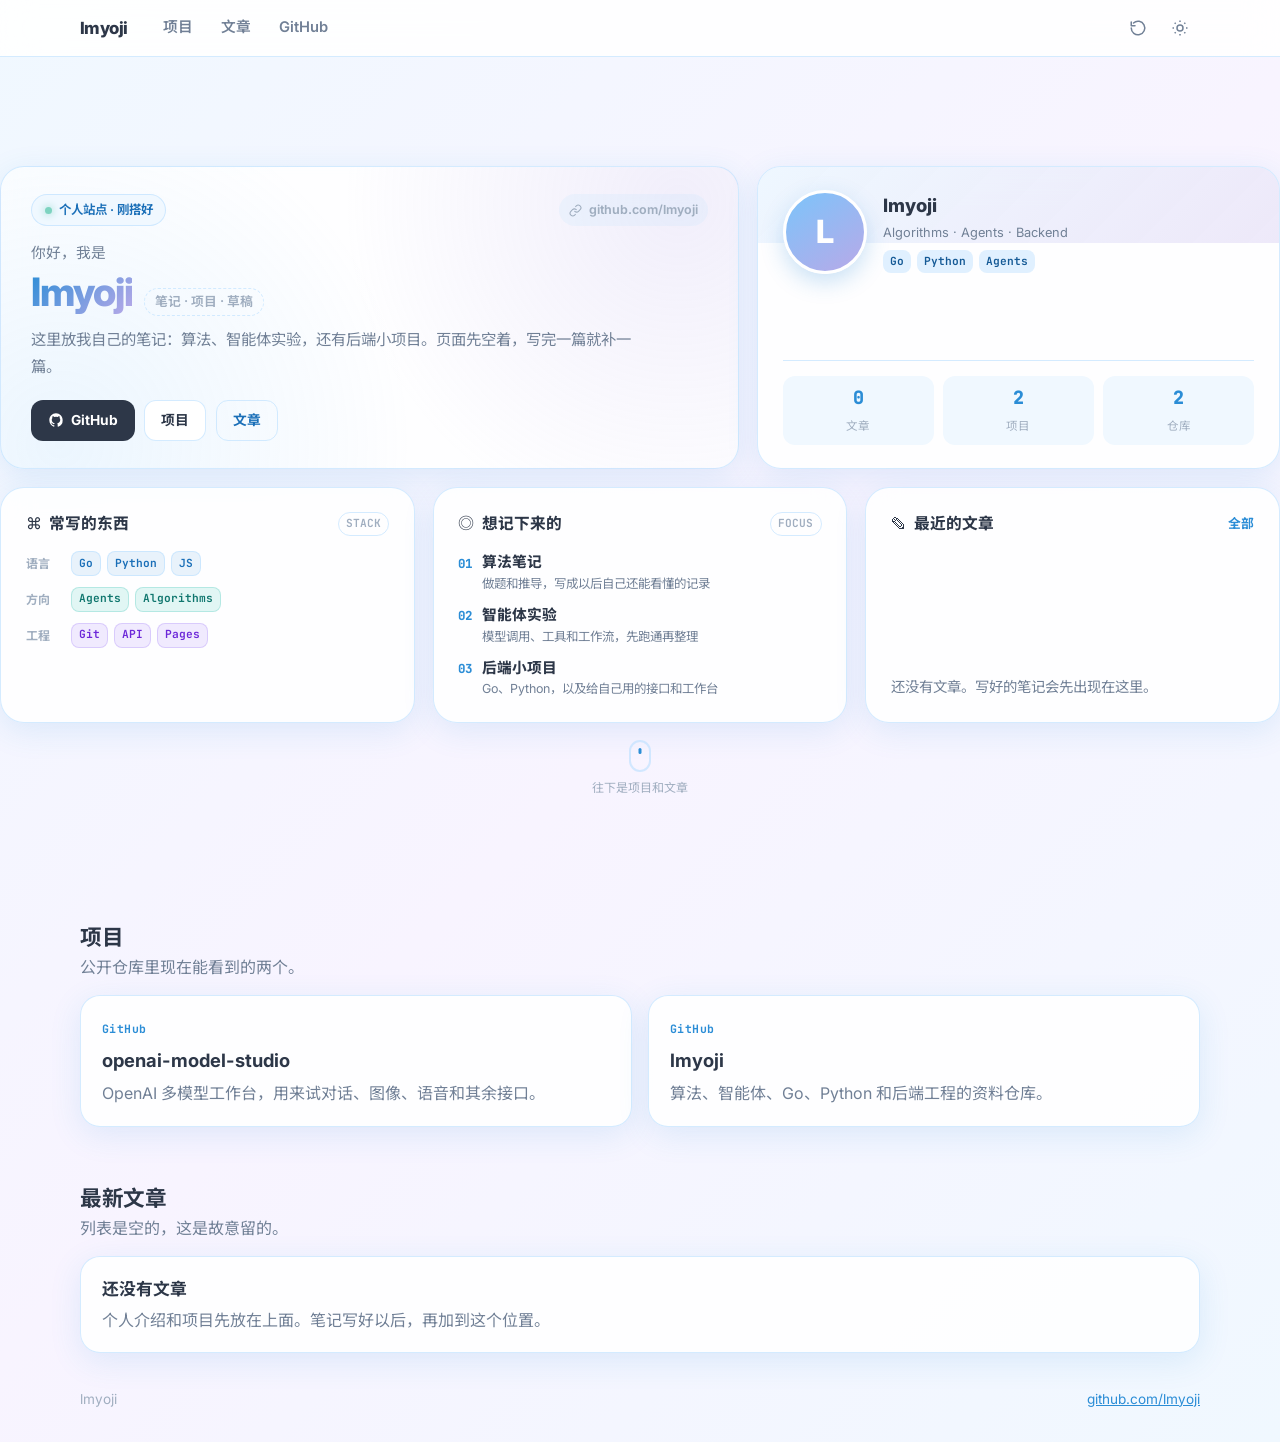
==== index.html @ 8441faaa "Add a personal homepage for GitHub Pages." ====
<!DOCTYPE html>
<html lang="zh-CN">
<head>
  <meta charset="utf-8">
  <meta name="viewport" content="width=device-width, initial-scale=1">
  <meta name="theme-color" content="#f0f8ff">
  <title>lmyoji</title>
  <meta name="description" content="lmyoji 的个人站点。记录算法、智能体实验和后端项目。">
  <link rel="icon" href="favicon.svg" type="image/svg+xml">
  <link rel="preconnect" href="https://fonts.googleapis.com">
  <link rel="preconnect" href="https://fonts.gstatic.com" crossorigin>
  <link href="https://fonts.googleapis.com/css2?family=Inter:wght@400;500;600;700;800&family=JetBrains+Mono:wght@500;600&family=Noto+Sans+SC:wght@400;500;700&display=swap" rel="stylesheet">
  <link rel="stylesheet" href="assets/css/site.css">
  <script>
    (function () {
      try {
        var saved = localStorage.getItem("theme");
        var prefersDark = window.matchMedia("(prefers-color-scheme: dark)").matches;
        if (saved === "dark" || (!saved && prefersDark)) {
          document.documentElement.setAttribute("data-theme", "dark");
        }
        var path = location.pathname;
        var isHome = /\/$/.test(path) || /index\.html$/.test(path);
        var force = new URLSearchParams(location.search).get("intro") === "1";
        var seen = localStorage.getItem("lmyoji-canvas-intro");
        var reduce = window.matchMedia("(prefers-reduced-motion: reduce)").matches;
        if (isHome && !reduce && (!seen || force)) {
          document.documentElement.classList.add("intro-preparing");
          setTimeout(function () {
            document.documentElement.classList.remove("intro-preparing");
          }, 9000);
        }
      } catch (err) {}
    })();
  </script>
</head>
<body>
  <header class="navbar" data-build="box" data-label="顶栏">
    <div class="container nav-inner">
      <a class="logo" href="./" data-build="place" data-label="站名">lmyoji</a>
      <nav class="nav-links" aria-label="页面">
        <a class="nav-link" href="#projects" data-build="place" data-label="项目">项目</a>
        <a class="nav-link" href="#posts" data-build="place" data-label="文章">文章</a>
        <a class="nav-link" href="https://github.com/lmyoji" data-build="place" data-label="GitHub">GitHub</a>
      </nav>
      <div class="nav-tools">
        <button class="icon-btn" id="replayBtn" type="button" aria-label="重播开场动画">
          <svg viewBox="0 0 24 24" fill="none" stroke="currentColor" stroke-width="2" stroke-linecap="round" stroke-linejoin="round" aria-hidden="true">
            <path d="M3 12a9 9 0 1 0 3-6.7"></path>
            <path d="M3 4v5h5"></path>
          </svg>
        </button>
        <button class="icon-btn" id="themeToggle" type="button" data-build="place" data-label="主题" aria-label="切换深色或浅色">
          <svg class="icon-sun" viewBox="0 0 24 24" fill="none" stroke="currentColor" stroke-width="2" aria-hidden="true">
            <circle cx="12" cy="12" r="4"></circle>
            <path d="M12 2v2M12 20v2M4.9 4.9l1.4 1.4M17.7 17.7l1.4 1.4M2 12h2M20 12h2M4.9 19.1l1.4-1.4M17.7 6.3l1.4-1.4"></path>
          </svg>
          <svg class="icon-moon" viewBox="0 0 24 24" fill="none" stroke="currentColor" stroke-width="2" aria-hidden="true">
            <path d="M21 14.5A8.5 8.5 0 1 1 9.5 3 7 7 0 0 0 21 14.5z"></path>
          </svg>
        </button>
        <button class="icon-btn menu-toggle" id="menuToggle" type="button" data-build="place" data-label="菜单" aria-label="打开菜单" aria-expanded="false">
          <svg viewBox="0 0 24 24" fill="none" stroke="currentColor" stroke-width="2" aria-hidden="true">
            <path d="M4 7h16M4 12h16M4 17h16"></path>
          </svg>
        </button>
      </div>
    </div>
    <div class="mobile-menu" id="mobileMenu">
      <a href="#projects">项目</a>
      <a href="#posts">文章</a>
      <a href="https://github.com/lmyoji">GitHub</a>
    </div>
  </header>

  <main>
    <section class="hero hero-bento-screen" id="hero">
      <div class="container hero-bento-container">
        <div class="bento-grid" id="bentoGrid">
          <div class="bento-card bento-intro" data-build="box" data-label="介绍">
            <div class="bento-intro-top">
              <div class="hero-badge" data-build="place" data-label="状态">
                <span class="hero-badge-dot"></span>
                <span>个人站点 · 刚搭好</span>
              </div>
              <div class="hero-location" data-build="place" data-label="地址">
                <svg width="13" height="13" viewBox="0 0 24 24" fill="none" stroke="currentColor" stroke-width="2" aria-hidden="true">
                  <path d="M10 13a5 5 0 0 0 7.54.54l3-3a5 5 0 0 0-7.07-7.07l-1.72 1.71"></path>
                  <path d="M14 11a5 5 0 0 0-7.54-.54l-3 3a5 5 0 0 0 7.07 7.07l1.71-1.71"></path>
                </svg>
                <span>github.com/lmyoji</span>
              </div>
            </div>
            <div class="bento-intro-body">
              <span class="hero-greeting" data-build="type" data-label="问候">你好，我是</span>
              <div class="hero-title-row">
                <h1 class="hero-name" data-build="type" data-label="名字">lmyoji</h1>
                <span class="hero-subtitle-pill" data-build="place" data-label="副题">笔记 · 项目 · 草稿</span>
              </div>
              <p class="hero-description" data-build="type" data-label="简介">这里放我自己的笔记：算法、智能体实验，还有后端小项目。页面先空着，写完一篇就补一篇。</p>
            </div>
            <div class="hero-links">
              <a class="hero-link" href="https://github.com/lmyoji" data-build="place" data-label="GitHub">
                <svg width="16" height="16" viewBox="0 0 24 24" fill="currentColor" aria-hidden="true">
                  <path d="M12 2C6.48 2 2 6.58 2 12.26c0 4.52 2.87 8.35 6.84 9.7.5.1.68-.22.68-.49v-1.7c-2.78.62-3.37-1.37-3.37-1.37-.45-1.18-1.11-1.5-1.11-1.5-.9-.64.07-.62.07-.62 1 .07 1.53 1.05 1.53 1.05.89 1.56 2.34 1.11 2.91.85.09-.66.35-1.11.63-1.37-2.22-.26-4.55-1.14-4.55-5.07 0-1.12.39-2.03 1.03-2.75-.1-.26-.45-1.3.1-2.71 0 0 .84-.28 2.75 1.05a9.3 9.3 0 0 1 5 0c1.91-1.33 2.75-1.05 2.75-1.05.55 1.41.2 2.45.1 2.71.64.72 1.03 1.63 1.03 2.75 0 3.94-2.34 4.8-4.57 5.06.36.32.68.94.68 1.9v2.82c0 .27.18.6.69.49A10.04 10.04 0 0 0 22 12.26C22 6.58 17.52 2 12 2z"></path>
                </svg>
                GitHub
              </a>
              <a class="hero-link hero-link-secondary" href="#projects" data-build="place" data-label="项目">项目</a>
              <a class="hero-link hero-link-ghost" href="#posts" data-build="place" data-label="文章">文章</a>
            </div>
          </div>

          <div class="bento-card bento-profile" data-build="box" data-label="名片">
            <div class="profile-card-main">
              <div class="avatar-wrapper" data-build="place" data-label="头像">
                <span class="avatar-letter">L</span>
              </div>
              <div class="profile-card-info">
                <div class="avatar-name" data-build="place" data-label="署名">lmyoji</div>
                <div class="avatar-role" data-build="place" data-label="方向">Algorithms · Agents · Backend</div>
                <div class="avatar-tags" data-build="place" data-label="技能">
                  <span class="avatar-mini-tag">Go</span>
                  <span class="avatar-mini-tag">Python</span>
                  <span class="avatar-mini-tag">Agents</span>
                </div>
              </div>
            </div>
            <div class="avatar-stats">
              <a class="stat" href="#posts" data-build="place" data-label="文章数">
                <span class="stat-number">0</span>
                <span class="stat-label">文章</span>
              </a>
              <a class="stat" href="#projects" data-build="place" data-label="项目数">
                <span class="stat-number">2</span>
                <span class="stat-label">项目</span>
              </a>
              <a class="stat" href="https://github.com/lmyoji?tab=repositories" data-build="place" data-label="仓库数">
                <span class="stat-number">2</span>
                <span class="stat-label">仓库</span>
              </a>
            </div>
          </div>

          <div class="bento-card bento-tech" data-build="box" data-label="技术栈">
            <div class="bento-card-header" data-build="place" data-label="栈标题">
              <span class="bento-card-icon" aria-hidden="true">⌘</span>
              <h2 class="bento-card-title">常写的东西</h2>
              <span class="bento-card-badge">Stack</span>
            </div>
            <div class="bento-tech-groups">
              <div class="bento-tech-row" data-build="place" data-label="语言">
                <span class="tech-group-label">语言</span>
                <div class="tech-pills">
                  <span class="tech-pill tech-pill-blue">Go</span>
                  <span class="tech-pill tech-pill-blue">Python</span>
                  <span class="tech-pill tech-pill-blue">JS</span>
                </div>
              </div>
              <div class="bento-tech-row" data-build="place" data-label="方向">
                <span class="tech-group-label">方向</span>
                <div class="tech-pills">
                  <span class="tech-pill tech-pill-teal">Agents</span>
                  <span class="tech-pill tech-pill-teal">Algorithms</span>
                </div>
              </div>
              <div class="bento-tech-row" data-build="place" data-label="工程">
                <span class="tech-group-label">工程</span>
                <div class="tech-pills">
                  <span class="tech-pill tech-pill-purple">Git</span>
                  <span class="tech-pill tech-pill-purple">API</span>
                  <span class="tech-pill tech-pill-purple">Pages</span>
                </div>
              </div>
            </div>
          </div>

          <div class="bento-card bento-focus" data-build="box" data-label="方向">
            <div class="bento-card-header" data-build="place" data-label="方向标题">
              <span class="bento-card-icon" aria-hidden="true">◎</span>
              <h2 class="bento-card-title">想记下来的</h2>
              <span class="bento-card-badge">Focus</span>
            </div>
            <ul class="bento-focus-list">
              <li class="bento-focus-item" data-build="place" data-label="算法">
                <span class="focus-index">01</span>
                <div class="focus-detail">
                  <div class="focus-name">算法笔记</div>
                  <div class="focus-desc">做题和推导，写成以后自己还能看懂的记录</div>
                </div>
              </li>
              <li class="bento-focus-item" data-build="place" data-label="智能体">
                <span class="focus-index">02</span>
                <div class="focus-detail">
                  <div class="focus-name">智能体实验</div>
                  <div class="focus-desc">模型调用、工具和工作流，先跑通再整理</div>
                </div>
              </li>
              <li class="bento-focus-item" data-build="place" data-label="后端">
                <span class="focus-index">03</span>
                <div class="focus-detail">
                  <div class="focus-name">后端小项目</div>
                  <div class="focus-desc">Go、Python，以及给自己用的接口和工作台</div>
                </div>
              </li>
            </ul>
          </div>

          <div class="bento-card bento-latest" data-build="box" data-label="近况">
            <div class="bento-card-header" data-build="place" data-label="近况标题">
              <span class="bento-card-icon" aria-hidden="true">✎</span>
              <h2 class="bento-card-title">最近的文章</h2>
              <a class="bento-card-more" href="#posts">全部</a>
            </div>
            <p class="latest-empty" data-build="place" data-label="空状态">还没有文章。写好的笔记会先出现在这里。</p>
          </div>
        </div>

        <a class="hero-scroll-hint" href="#posts" data-build="place" data-label="滚动">
          <span class="scroll-mouse" aria-hidden="true"><span class="scroll-wheel"></span></span>
          <span>往下是项目和文章</span>
        </a>
      </div>
    </section>

    <section class="band below-fold" id="projects">
      <div class="container">
        <div class="section-head">
          <h2>项目</h2>
          <p>公开仓库里现在能看到的两个。</p>
        </div>
        <div class="project-grid">
          <a class="project-card" href="https://github.com/lmyoji/openai-model-studio">
            <span class="project-kicker">GitHub</span>
            <h3>openai-model-studio</h3>
            <p>OpenAI 多模型工作台，用来试对话、图像、语音和其余接口。</p>
          </a>
          <a class="project-card" href="https://github.com/lmyoji/lmyoji">
            <span class="project-kicker">GitHub</span>
            <h3>lmyoji</h3>
            <p>算法、智能体、Go、Python 和后端工程的资料仓库。</p>
          </a>
        </div>
      </div>
    </section>

    <section class="band below-fold" id="posts">
      <div class="container">
        <div class="section-head">
          <h2>最新文章</h2>
          <p>列表是空的，这是故意留的。</p>
        </div>
        <div class="empty-panel">
          <strong>还没有文章</strong>
          <p>个人介绍和项目先放在上面。笔记写好以后，再加到这个位置。</p>
        </div>
      </div>
    </section>
  </main>

  <footer class="footer below-fold">
    <div class="container footer-inner">
      <span>lmyoji</span>
      <a href="https://github.com/lmyoji">github.com/lmyoji</a>
    </div>
  </footer>

  <script src="assets/js/site.js" defer></script>
  <script src="assets/js/intro.js" defer></script>
</body>
</html>
---- assets/css/site.css ----
:root {
  --alice-50: #f0f8ff;
  --alice-100: #e0f0ff;
  --alice-200: #bde0ff;
  --alice-300: #7cc4fa;
  --alice-400: #4ba9e9;
  --alice-500: #2b8dd6;
  --alice-600: #1a6fb8;
  --alice-700: #155a96;
  --lavender: #b8a9e8;
  --teal: #7dd3c0;
  --text: #2d3748;
  --muted: #718096;
  --faint: #a0aec0;
  --card: rgba(255, 255, 255, 0.86);
  --card-solid: #ffffff;
  --line: rgba(189, 224, 255, 0.65);
  --shadow: 0 8px 32px rgba(43, 141, 214, 0.12);
  --nav: rgba(255, 255, 255, 0.88);
  --page: linear-gradient(135deg, #f0f8ff 0%, #f8f4ff 50%, #f0f8ff 100%);
  --tag: #e0f0ff;
  --tag-text: #155a96;
  --radius: 24px;
  --font: "Inter", "Noto Sans SC", "PingFang SC", "Microsoft YaHei", sans-serif;
  --mono: "JetBrains Mono", "Sarasa Mono SC", ui-monospace, monospace;
  --ease: cubic-bezier(0.4, 0, 0.2, 1);
}

[data-theme="dark"] {
  --text: #e2e8f0;
  --muted: #a0aec0;
  --faint: #718096;
  --card: rgba(30, 41, 59, 0.86);
  --card-solid: #1e293b;
  --line: rgba(100, 160, 220, 0.22);
  --shadow: 0 8px 32px rgba(0, 0, 0, 0.4);
  --nav: rgba(15, 23, 42, 0.92);
  --page: linear-gradient(135deg, #0f172a 0%, #1a1530 50%, #0f172a 100%);
  --tag: rgba(43, 141, 214, 0.16);
  --tag-text: #7cc4fa;
  --alice-50: #1e293b;
  --alice-100: rgba(43, 141, 214, 0.16);
  --alice-600: #7cc4fa;
}

* { box-sizing: border-box; }
html { scroll-behavior: smooth; }
body {
  margin: 0;
  min-height: 100vh;
  font-family: var(--font);
  color: var(--text);
  background: var(--page);
  line-height: 1.6;
}
a { color: inherit; }
button, input { font: inherit; }
h1, h2, h3, p { margin: 0; }

.container {
  width: min(1120px, calc(100% - 2.4rem));
  margin: 0 auto;
}

.navbar {
  position: sticky;
  top: 0;
  z-index: 40;
  background: var(--nav);
  backdrop-filter: blur(16px);
  border-bottom: 1px solid var(--line);
}
.nav-inner {
  height: 56px;
  display: flex;
  align-items: center;
  gap: 1rem;
}
.logo {
  font-weight: 800;
  letter-spacing: -0.03em;
  text-decoration: none;
  font-size: 1.05rem;
}
.nav-links {
  display: flex;
  gap: 0.35rem;
  margin-left: 0.5rem;
}
.nav-link {
  text-decoration: none;
  color: var(--muted);
  font-size: 0.92rem;
  font-weight: 600;
  padding: 0.35rem 0.7rem;
  border-radius: 999px;
}
.nav-link:hover { color: var(--alice-600); background: var(--alice-100); }
.nav-tools { margin-left: auto; display: flex; gap: 0.15rem; }
.icon-btn {
  width: 40px;
  height: 40px;
  border: 0;
  border-radius: 10px;
  background: transparent;
  color: var(--muted);
  display: grid;
  place-items: center;
  cursor: pointer;
}
.icon-btn svg { width: 18px; height: 18px; }
.icon-btn:hover { color: var(--alice-500); background: var(--alice-50); }
.menu-toggle { display: none; }
.icon-moon { display: none; }
[data-theme="dark"] .icon-sun { display: none; }
[data-theme="dark"] .icon-moon { display: block; }

.mobile-menu {
  display: none;
  border-top: 1px solid var(--line);
  padding: 0.4rem 1.2rem 0.8rem;
}
.mobile-menu.open { display: grid; }
.mobile-menu a {
  text-decoration: none;
  padding: 0.7rem 0.2rem;
  font-weight: 650;
}

.hero {
  position: relative;
  padding: 1.4rem 0 1.1rem;
}
.hero-bento-screen {
  min-height: calc(100vh - 56px);
  display: flex;
  flex-direction: column;
  justify-content: safe center;
}
.hero-bento-container {
  display: flex;
  flex-direction: column;
  gap: 1.1rem;
  flex-shrink: 0;
  width: 100%;
}
.bento-grid {
  display: grid;
  grid-template-columns: repeat(12, minmax(0, 1fr));
  gap: 1.1rem;
}
.bento-card {
  background: var(--card);
  border: 1px solid var(--line);
  border-radius: var(--radius);
  box-shadow: var(--shadow);
  backdrop-filter: blur(16px);
  padding: 1.45rem 1.55rem;
  min-width: 0;
  display: flex;
  flex-direction: column;
}
.bento-intro {
  grid-column: span 7;
  padding: 1.7rem 1.9rem;
  background:
    radial-gradient(circle at 92% 12%, rgba(184, 169, 232, 0.18), transparent 46%),
    radial-gradient(circle at 8% 92%, rgba(124, 196, 250, 0.14), transparent 48%),
    var(--card);
}
.bento-profile { grid-column: span 5; position: relative; overflow: hidden; }
.bento-profile::before {
  content: "";
  position: absolute;
  inset: 0 0 auto 0;
  height: 76px;
  background: linear-gradient(135deg, var(--alice-100), rgba(184, 169, 232, 0.45));
  opacity: 0.55;
}
.bento-tech, .bento-focus, .bento-latest { grid-column: span 4; }

.bento-intro-top {
  display: flex;
  justify-content: space-between;
  gap: 0.7rem;
  flex-wrap: wrap;
  margin-bottom: 1rem;
}
.hero-badge, .hero-location {
  display: inline-flex;
  align-items: center;
  gap: 0.4rem;
  border-radius: 999px;
  font-size: 0.78rem;
  font-weight: 650;
}
.hero-badge {
  padding: 0.32rem 0.8rem;
  background: var(--alice-50);
  color: var(--alice-600);
  border: 1px solid var(--line);
}
.hero-badge-dot {
  width: 7px;
  height: 7px;
  border-radius: 50%;
  background: var(--teal);
  box-shadow: 0 0 8px var(--teal);
}
.hero-location {
  padding: 0.25rem 0.65rem;
  color: var(--faint);
  background: rgba(189, 224, 255, 0.18);
}
.hero-greeting {
  display: block;
  color: var(--muted);
  font-size: 0.92rem;
  margin-bottom: 0.2rem;
}
.hero-title-row {
  display: flex;
  align-items: baseline;
  flex-wrap: wrap;
  gap: 0.7rem;
  margin-bottom: 0.7rem;
}
.hero-name {
  font-size: clamp(2rem, 4vw, 2.45rem);
  line-height: 1.15;
  letter-spacing: -0.03em;
  font-weight: 800;
  background: linear-gradient(135deg, var(--alice-500), var(--lavender));
  -webkit-background-clip: text;
  background-clip: text;
  color: transparent;
}
.hero-subtitle-pill {
  font-size: 0.8rem;
  font-weight: 650;
  color: var(--faint);
  border: 1px dashed var(--line);
  border-radius: 999px;
  padding: 0.18rem 0.65rem;
}
.hero-description {
  max-width: 38rem;
  color: var(--muted);
  font-size: 0.96rem;
  line-height: 1.7;
}
.bento-intro-body { margin-bottom: 1.25rem; }
.hero-links { display: flex; flex-wrap: wrap; gap: 0.6rem; margin-top: auto; }
.hero-link {
  display: inline-flex;
  align-items: center;
  gap: 0.4rem;
  text-decoration: none;
  background: var(--text);
  color: var(--card-solid);
  border-radius: 12px;
  padding: 0.55rem 1rem;
  font-size: 0.86rem;
  font-weight: 700;
  border: 1px solid transparent;
}
.hero-link:hover { background: var(--alice-500); color: white; }
.hero-link-secondary {
  background: var(--card-solid);
  color: var(--text);
  border-color: var(--line);
}
.hero-link-secondary:hover { background: var(--alice-100); color: var(--alice-600); }
.hero-link-ghost {
  background: transparent;
  color: var(--alice-600);
  border-color: var(--line);
}
.hero-link-ghost:hover { background: var(--alice-100); }

.profile-card-main, .avatar-stats, .bento-card-header { position: relative; z-index: 1; }
.profile-card-main { display: flex; gap: 1rem; align-items: center; margin-bottom: 1rem; }
.avatar-wrapper {
  width: 84px;
  height: 84px;
  border-radius: 50%;
  display: grid;
  place-items: center;
  flex: none;
  background: linear-gradient(145deg, #7cc4fa, #b8a9e8);
  border: 3px solid var(--card-solid);
  box-shadow: 0 8px 22px rgba(43, 141, 214, 0.25);
}
.avatar-letter { color: white; font-size: 2rem; font-weight: 800; }
.avatar-name { font-size: 1.15rem; font-weight: 800; }
.avatar-role { color: var(--muted); font-size: 0.8rem; margin: 0.15rem 0 0.45rem; }
.avatar-tags, .tech-pills { display: flex; flex-wrap: wrap; gap: 0.35rem; }
.avatar-mini-tag, .tech-pill, .bento-card-badge {
  font-family: var(--mono);
  font-size: 0.7rem;
  font-weight: 650;
  border-radius: 8px;
  padding: 0.15rem 0.45rem;
  background: var(--tag);
  color: var(--tag-text);
}
.avatar-stats {
  margin-top: auto;
  display: grid;
  grid-template-columns: repeat(3, 1fr);
  gap: 0.55rem;
  padding-top: 0.9rem;
  border-top: 1px solid var(--line);
}
.stat {
  text-align: center;
  text-decoration: none;
  background: var(--alice-50);
  border-radius: 12px;
  padding: 0.45rem 0.2rem;
}
.stat:hover { background: var(--alice-100); }
.stat-number {
  display: block;
  font-family: var(--mono);
  font-weight: 800;
  color: var(--alice-500);
  font-size: 1.15rem;
}
.stat-label { color: var(--faint); font-size: 0.72rem; }

.bento-card-header { display: flex; align-items: center; gap: 0.45rem; margin-bottom: 0.9rem; }
.bento-card-title { font-size: 0.98rem; font-weight: 750; flex: 1; }
.bento-card-badge {
  background: transparent;
  border: 1px solid var(--line);
  color: var(--faint);
  border-radius: 999px;
  text-transform: uppercase;
}
.bento-card-more { color: var(--alice-500); text-decoration: none; font-size: 0.8rem; font-weight: 700; }
.bento-tech-groups, .bento-focus-list { display: flex; flex-direction: column; gap: 0.7rem; }
.bento-focus-list { list-style: none; margin: 0; padding: 0; }
.bento-tech-row, .bento-focus-item { display: flex; align-items: center; gap: 0.6rem; }
.bento-focus-item { align-items: flex-start; }
.tech-group-label {
  width: 2.2rem;
  flex: none;
  color: var(--faint);
  font-size: 0.75rem;
  font-weight: 700;
}
.tech-pill { border: 1px solid var(--line); background: var(--alice-50); }
.tech-pill-blue { color: var(--alice-600); background: rgba(43, 141, 214, 0.1); }
.tech-pill-teal { color: #0f766e; background: rgba(20, 184, 166, 0.12); border-color: rgba(20, 184, 166, 0.22); }
.tech-pill-purple { color: #6d28d9; background: rgba(139, 92, 246, 0.12); border-color: rgba(139, 92, 246, 0.22); }
[data-theme="dark"] .tech-pill-teal { color: #5eead4; }
[data-theme="dark"] .tech-pill-purple { color: #d8b4fe; }
.focus-index { font-family: var(--mono); color: var(--alice-500); font-weight: 750; font-size: 0.78rem; padding-top: 0.15rem; }
.focus-name { font-weight: 750; font-size: 0.92rem; }
.focus-desc { color: var(--muted); font-size: 0.78rem; line-height: 1.45; }
.latest-empty { margin-top: auto; color: var(--muted); font-size: 0.9rem; }

.hero-scroll-hint {
  align-self: center;
  display: flex;
  flex-direction: column;
  align-items: center;
  gap: 0.35rem;
  color: var(--faint);
  text-decoration: none;
  font-size: 0.75rem;
}
.scroll-mouse {
  width: 22px;
  height: 32px;
  border: 2px solid var(--line);
  border-radius: 12px;
  position: relative;
}
.scroll-wheel {
  width: 3px;
  height: 6px;
  border-radius: 2px;
  background: var(--alice-500);
  position: absolute;
  left: 50%;
  top: 6px;
  transform: translateX(-50%);
  animation: wheel 1.4s ease-in-out infinite;
}
@keyframes wheel {
  0% { opacity: 1; top: 6px; }
  100% { opacity: 0; top: 16px; }
}

.band { padding: 1.2rem 0 2.2rem; }
.section-head { margin-bottom: 0.9rem; }
.section-head h2 { font-size: 1.35rem; letter-spacing: -0.02em; }
.section-head p { color: var(--muted); }
.project-grid { display: grid; grid-template-columns: 1fr 1fr; gap: 1rem; }
.project-card, .empty-panel {
  display: block;
  text-decoration: none;
  background: var(--card);
  border: 1px solid var(--line);
  border-radius: 20px;
  padding: 1.2rem 1.3rem;
  box-shadow: var(--shadow);
}
.project-card:hover { border-color: var(--alice-300); }
.project-kicker {
  font-family: var(--mono);
  font-size: 0.72rem;
  letter-spacing: 0.04em;
  color: var(--alice-500);
  font-weight: 700;
}
.project-card h3 { margin: 0.35rem 0; font-size: 1.15rem; }
.project-card p, .empty-panel p { color: var(--muted); }
.empty-panel strong { display: block; margin-bottom: 0.3rem; font-size: 1.05rem; }

.footer { padding: 0 0 2rem; color: var(--faint); font-size: 0.85rem; }
.footer-inner { display: flex; justify-content: space-between; gap: 1rem; }
.footer a { color: var(--alice-500); }

.missing {
  min-height: 100vh;
  display: grid;
  place-content: center;
  justify-items: start;
  gap: 0.6rem;
  padding: 2rem;
}
.missing h1 { font-size: 2rem; }
.missing p { color: var(--muted); }

html.intro-preparing .navbar,
html.intro-preparing .hero,
html.intro-preparing .below-fold,
html.intro-running .below-fold {
  opacity: 0 !important;
}
.below-fold { transition: opacity 0.45s var(--ease); }
.is-hidden { opacity: 0 !important; }
.is-highlight {
  box-shadow: inset 0 0 0 999px rgba(12, 140, 233, 0.14), 0 0 0 1.5px rgba(12, 140, 233, 0.8);
  border-radius: 6px;
}

.canvas-stage, .canvas-cursor, .canvas-frame {
  position: fixed;
  pointer-events: none;
}
.canvas-stage {
  inset: 0;
  z-index: 80;
  overflow: hidden;
}
.canvas-backdrop {
  position: absolute;
  inset: 0;
  background-color: #0b0f19;
  background-image:
    linear-gradient(rgba(255, 255, 255, 0.035) 1px, transparent 1px),
    linear-gradient(90deg, rgba(255, 255, 255, 0.035) 1px, transparent 1px),
    radial-gradient(circle at 50% 42%, rgba(12, 140, 233, 0.16), transparent 58%);
  background-size: 32px 32px, 32px 32px, 100% 100%;
  transition: opacity 0.6s var(--ease);
}
.canvas-backdrop.is-gone { opacity: 0; }
.canvas-badge {
  position: absolute;
  left: 50%;
  top: 46%;
  width: 58px;
  height: 58px;
  margin: -29px 0 0 -29px;
  border-radius: 14px;
  display: grid;
  place-items: center;
  background: #f8fafc;
  color: #1a6fb8;
  font-weight: 800;
  font-size: 1.4rem;
  box-shadow: 0 12px 36px rgba(12, 140, 233, 0.45);
  transform: scale(0.5);
  opacity: 0;
  transition: transform 0.45s cubic-bezier(0.34, 1.56, 0.64, 1), opacity 0.3s ease;
}
.canvas-badge.is-on { opacity: 1; transform: scale(1); }
.canvas-badge.is-off { opacity: 0; transform: scale(1.4); }
.guide {
  position: absolute;
  opacity: 0;
  transition: opacity 0.25s ease;
}
.guide.on { opacity: 1; }
.guide-v {
  top: 0;
  bottom: 0;
  width: 1px;
  background: linear-gradient(transparent, #f43f5e 18%, #f43f5e 82%, transparent);
}
.guide-h {
  left: 0;
  right: 0;
  height: 1px;
  background: linear-gradient(90deg, transparent, #0c8ce9 12%, #0c8ce9 88%, transparent);
}
.canvas-cursor {
  top: 0;
  left: 0;
  z-index: 90;
  will-change: transform;
}
.cursor-tag {
  position: absolute;
  left: 16px;
  top: 16px;
  background: var(--ink);
  color: white;
  font-size: 11px;
  font-weight: 700;
  border-radius: 999px;
  border-top-left-radius: 3px;
  padding: 2px 7px;
  white-space: nowrap;
  box-shadow: 0 3px 10px rgba(0, 0, 0, 0.28);
}
.canvas-frame {
  z-index: 84;
  border: 1.5px solid var(--ink, #0c8ce9);
  background: rgba(12, 140, 233, 0.06);
  box-sizing: border-box;
}
.canvas-frame i {
  position: absolute;
  width: 6px;
  height: 6px;
  background: white;
  border: 1.5px solid var(--ink, #0c8ce9);
  box-sizing: border-box;
}
.canvas-frame i:nth-child(1) { top: -4px; left: -4px; }
.canvas-frame i:nth-child(2) { top: -4px; right: -4px; }
.canvas-frame i:nth-child(3) { bottom: -4px; left: -4px; }
.canvas-frame i:nth-child(4) { bottom: -4px; right: -4px; }
.frame-size {
  position: absolute;
  left: 50%;
  bottom: -20px;
  transform: translateX(-50%);
  background: var(--ink, #0c8ce9);
  color: white;
  font-family: var(--mono);
  font-size: 10px;
  font-weight: 650;
  padding: 3px 5px;
  border-radius: 3px;
  white-space: nowrap;
}
.canvas-hud {
  position: fixed;
  left: 50%;
  bottom: 22px;
  transform: translateX(-50%) translateY(16px);
  z-index: 100;
  display: flex;
  align-items: center;
  gap: 10px;
  padding: 7px 8px 7px 12px;
  border-radius: 999px;
  background: rgba(15, 23, 42, 0.9);
  color: #f8fafc;
  border: 1px solid rgba(255, 255, 255, 0.14);
  box-shadow: 0 14px 36px rgba(0, 0, 0, 0.35);
  opacity: 0;
  pointer-events: auto;
  transition: opacity 0.3s ease, transform 0.35s var(--ease);
}
.canvas-hud.is-on { opacity: 1; transform: translateX(-50%) translateY(0); }
.hud-dots { display: flex; }
.hud-dots span {
  width: 10px;
  height: 10px;
  border-radius: 50%;
  border: 1.5px solid #0f172a;
  margin-left: -4px;
}
.hud-dots span:first-child { margin-left: 0; }
.hud-status {
  font-family: var(--mono);
  font-size: 12px;
  min-width: 9.5rem;
}
.hud-bar {
  width: 68px;
  height: 4px;
  border-radius: 99px;
  background: rgba(255, 255, 255, 0.16);
  overflow: hidden;
}
.hud-bar b {
  display: block;
  height: 100%;
  width: 0;
  background: linear-gradient(90deg, #38bdf8, #818cf8, #f472b6);
}
.hud-btn {
  border: 1px solid rgba(255, 255, 255, 0.16);
  background: rgba(255, 255, 255, 0.08);
  color: white;
  border-radius: 999px;
  padding: 4px 9px;
  cursor: pointer;
  font-family: var(--mono);
  font-size: 11px;
  font-weight: 700;
}
.hud-btn:hover { background: rgba(255, 255, 255, 0.18); }

@media (max-width: 980px) {
  .bento-intro, .bento-profile, .bento-tech, .bento-focus, .bento-latest { grid-column: span 12; }
  .hero-bento-screen { min-height: auto; padding-top: 1rem; }
  .project-grid { grid-template-columns: 1fr; }
}
@media (max-width: 720px) {
  .nav-links { display: none; }
  .menu-toggle { display: grid; }
  .hero-title-row { align-items: flex-start; flex-direction: column; gap: 0.4rem; }
  .footer-inner { flex-direction: column; }
  .hud-status { min-width: 0; }
}
@media (prefers-reduced-motion: reduce) {
  .scroll-wheel, .hero-badge-dot { animation: none; }
  html { scroll-behavior: auto; }
}
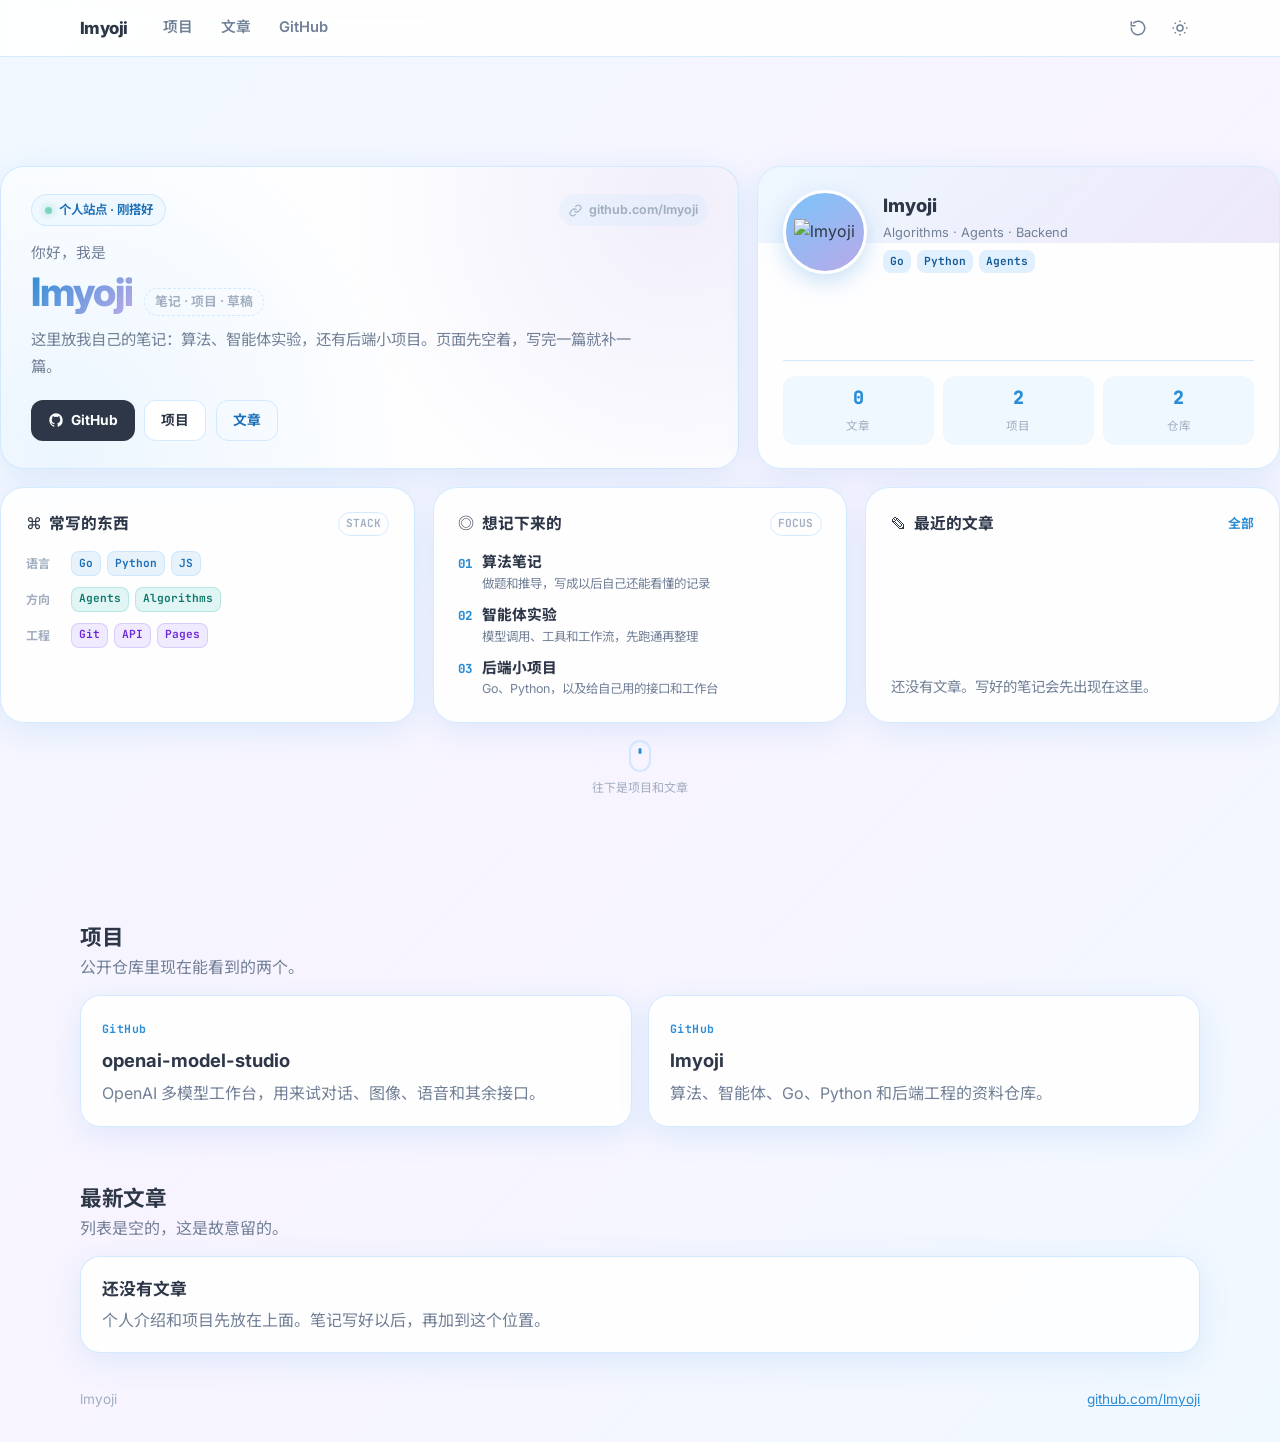
==== commit 090c246f: "Put the profile avatar on the homepage." ====
--- a/index.html
+++ b/index.html
@@ -1,271 +1,271 @@
-<!DOCTYPE html>
-<html lang="zh-CN">
-<head>
-  <meta charset="utf-8">
-  <meta name="viewport" content="width=device-width, initial-scale=1">
-  <meta name="theme-color" content="#f0f8ff">
-  <title>lmyoji</title>
-  <meta name="description" content="lmyoji 的个人站点。记录算法、智能体实验和后端项目。">
-  <link rel="icon" href="favicon.svg" type="image/svg+xml">
-  <link rel="preconnect" href="https://fonts.googleapis.com">
-  <link rel="preconnect" href="https://fonts.gstatic.com" crossorigin>
-  <link href="https://fonts.googleapis.com/css2?family=Inter:wght@400;500;600;700;800&family=JetBrains+Mono:wght@500;600&family=Noto+Sans+SC:wght@400;500;700&display=swap" rel="stylesheet">
-  <link rel="stylesheet" href="assets/css/site.css">
-  <script>
-    (function () {
-      try {
-        var saved = localStorage.getItem("theme");
-        var prefersDark = window.matchMedia("(prefers-color-scheme: dark)").matches;
-        if (saved === "dark" || (!saved && prefersDark)) {
-          document.documentElement.setAttribute("data-theme", "dark");
-        }
-        var path = location.pathname;
-        var isHome = /\/$/.test(path) || /index\.html$/.test(path);
-        var force = new URLSearchParams(location.search).get("intro") === "1";
-        var seen = localStorage.getItem("lmyoji-canvas-intro");
-        var reduce = window.matchMedia("(prefers-reduced-motion: reduce)").matches;
-        if (isHome && !reduce && (!seen || force)) {
-          document.documentElement.classList.add("intro-preparing");
-          setTimeout(function () {
-            document.documentElement.classList.remove("intro-preparing");
-          }, 9000);
-        }
-      } catch (err) {}
-    })();
-  </script>
-</head>
-<body>
-  <header class="navbar" data-build="box" data-label="顶栏">
-    <div class="container nav-inner">
-      <a class="logo" href="./" data-build="place" data-label="站名">lmyoji</a>
-      <nav class="nav-links" aria-label="页面">
-        <a class="nav-link" href="#projects" data-build="place" data-label="项目">项目</a>
-        <a class="nav-link" href="#posts" data-build="place" data-label="文章">文章</a>
-        <a class="nav-link" href="https://github.com/lmyoji" data-build="place" data-label="GitHub">GitHub</a>
-      </nav>
-      <div class="nav-tools">
-        <button class="icon-btn" id="replayBtn" type="button" aria-label="重播开场动画">
-          <svg viewBox="0 0 24 24" fill="none" stroke="currentColor" stroke-width="2" stroke-linecap="round" stroke-linejoin="round" aria-hidden="true">
-            <path d="M3 12a9 9 0 1 0 3-6.7"></path>
-            <path d="M3 4v5h5"></path>
-          </svg>
-        </button>
-        <button class="icon-btn" id="themeToggle" type="button" data-build="place" data-label="主题" aria-label="切换深色或浅色">
-          <svg class="icon-sun" viewBox="0 0 24 24" fill="none" stroke="currentColor" stroke-width="2" aria-hidden="true">
-            <circle cx="12" cy="12" r="4"></circle>
-            <path d="M12 2v2M12 20v2M4.9 4.9l1.4 1.4M17.7 17.7l1.4 1.4M2 12h2M20 12h2M4.9 19.1l1.4-1.4M17.7 6.3l1.4-1.4"></path>
-          </svg>
-          <svg class="icon-moon" viewBox="0 0 24 24" fill="none" stroke="currentColor" stroke-width="2" aria-hidden="true">
-            <path d="M21 14.5A8.5 8.5 0 1 1 9.5 3 7 7 0 0 0 21 14.5z"></path>
-          </svg>
-        </button>
-        <button class="icon-btn menu-toggle" id="menuToggle" type="button" data-build="place" data-label="菜单" aria-label="打开菜单" aria-expanded="false">
-          <svg viewBox="0 0 24 24" fill="none" stroke="currentColor" stroke-width="2" aria-hidden="true">
-            <path d="M4 7h16M4 12h16M4 17h16"></path>
-          </svg>
-        </button>
-      </div>
-    </div>
-    <div class="mobile-menu" id="mobileMenu">
-      <a href="#projects">项目</a>
-      <a href="#posts">文章</a>
-      <a href="https://github.com/lmyoji">GitHub</a>
-    </div>
-  </header>
-
-  <main>
-    <section class="hero hero-bento-screen" id="hero">
-      <div class="container hero-bento-container">
-        <div class="bento-grid" id="bentoGrid">
-          <div class="bento-card bento-intro" data-build="box" data-label="介绍">
-            <div class="bento-intro-top">
-              <div class="hero-badge" data-build="place" data-label="状态">
-                <span class="hero-badge-dot"></span>
-                <span>个人站点 · 刚搭好</span>
-              </div>
-              <div class="hero-location" data-build="place" data-label="地址">
-                <svg width="13" height="13" viewBox="0 0 24 24" fill="none" stroke="currentColor" stroke-width="2" aria-hidden="true">
-                  <path d="M10 13a5 5 0 0 0 7.54.54l3-3a5 5 0 0 0-7.07-7.07l-1.72 1.71"></path>
-                  <path d="M14 11a5 5 0 0 0-7.54-.54l-3 3a5 5 0 0 0 7.07 7.07l1.71-1.71"></path>
-                </svg>
-                <span>github.com/lmyoji</span>
-              </div>
-            </div>
-            <div class="bento-intro-body">
-              <span class="hero-greeting" data-build="type" data-label="问候">你好，我是</span>
-              <div class="hero-title-row">
-                <h1 class="hero-name" data-build="type" data-label="名字">lmyoji</h1>
-                <span class="hero-subtitle-pill" data-build="place" data-label="副题">笔记 · 项目 · 草稿</span>
-              </div>
-              <p class="hero-description" data-build="type" data-label="简介">这里放我自己的笔记：算法、智能体实验，还有后端小项目。页面先空着，写完一篇就补一篇。</p>
-            </div>
-            <div class="hero-links">
-              <a class="hero-link" href="https://github.com/lmyoji" data-build="place" data-label="GitHub">
-                <svg width="16" height="16" viewBox="0 0 24 24" fill="currentColor" aria-hidden="true">
-                  <path d="M12 2C6.48 2 2 6.58 2 12.26c0 4.52 2.87 8.35 6.84 9.7.5.1.68-.22.68-.49v-1.7c-2.78.62-3.37-1.37-3.37-1.37-.45-1.18-1.11-1.5-1.11-1.5-.9-.64.07-.62.07-.62 1 .07 1.53 1.05 1.53 1.05.89 1.56 2.34 1.11 2.91.85.09-.66.35-1.11.63-1.37-2.22-.26-4.55-1.14-4.55-5.07 0-1.12.39-2.03 1.03-2.75-.1-.26-.45-1.3.1-2.71 0 0 .84-.28 2.75 1.05a9.3 9.3 0 0 1 5 0c1.91-1.33 2.75-1.05 2.75-1.05.55 1.41.2 2.45.1 2.71.64.72 1.03 1.63 1.03 2.75 0 3.94-2.34 4.8-4.57 5.06.36.32.68.94.68 1.9v2.82c0 .27.18.6.69.49A10.04 10.04 0 0 0 22 12.26C22 6.58 17.52 2 12 2z"></path>
-                </svg>
-                GitHub
-              </a>
-              <a class="hero-link hero-link-secondary" href="#projects" data-build="place" data-label="项目">项目</a>
-              <a class="hero-link hero-link-ghost" href="#posts" data-build="place" data-label="文章">文章</a>
-            </div>
-          </div>
-
-          <div class="bento-card bento-profile" data-build="box" data-label="名片">
-            <div class="profile-card-main">
-              <div class="avatar-wrapper" data-build="place" data-label="头像">
-                <span class="avatar-letter">L</span>
-              </div>
-              <div class="profile-card-info">
-                <div class="avatar-name" data-build="place" data-label="署名">lmyoji</div>
-                <div class="avatar-role" data-build="place" data-label="方向">Algorithms · Agents · Backend</div>
-                <div class="avatar-tags" data-build="place" data-label="技能">
-                  <span class="avatar-mini-tag">Go</span>
-                  <span class="avatar-mini-tag">Python</span>
-                  <span class="avatar-mini-tag">Agents</span>
-                </div>
-              </div>
-            </div>
-            <div class="avatar-stats">
-              <a class="stat" href="#posts" data-build="place" data-label="文章数">
-                <span class="stat-number">0</span>
-                <span class="stat-label">文章</span>
-              </a>
-              <a class="stat" href="#projects" data-build="place" data-label="项目数">
-                <span class="stat-number">2</span>
-                <span class="stat-label">项目</span>
-              </a>
-              <a class="stat" href="https://github.com/lmyoji?tab=repositories" data-build="place" data-label="仓库数">
-                <span class="stat-number">2</span>
-                <span class="stat-label">仓库</span>
-              </a>
-            </div>
-          </div>
-
-          <div class="bento-card bento-tech" data-build="box" data-label="技术栈">
-            <div class="bento-card-header" data-build="place" data-label="栈标题">
-              <span class="bento-card-icon" aria-hidden="true">⌘</span>
-              <h2 class="bento-card-title">常写的东西</h2>
-              <span class="bento-card-badge">Stack</span>
-            </div>
-            <div class="bento-tech-groups">
-              <div class="bento-tech-row" data-build="place" data-label="语言">
-                <span class="tech-group-label">语言</span>
-                <div class="tech-pills">
-                  <span class="tech-pill tech-pill-blue">Go</span>
-                  <span class="tech-pill tech-pill-blue">Python</span>
-                  <span class="tech-pill tech-pill-blue">JS</span>
-                </div>
-              </div>
-              <div class="bento-tech-row" data-build="place" data-label="方向">
-                <span class="tech-group-label">方向</span>
-                <div class="tech-pills">
-                  <span class="tech-pill tech-pill-teal">Agents</span>
-                  <span class="tech-pill tech-pill-teal">Algorithms</span>
-                </div>
-              </div>
-              <div class="bento-tech-row" data-build="place" data-label="工程">
-                <span class="tech-group-label">工程</span>
-                <div class="tech-pills">
-                  <span class="tech-pill tech-pill-purple">Git</span>
-                  <span class="tech-pill tech-pill-purple">API</span>
-                  <span class="tech-pill tech-pill-purple">Pages</span>
-                </div>
-              </div>
-            </div>
-          </div>
-
-          <div class="bento-card bento-focus" data-build="box" data-label="方向">
-            <div class="bento-card-header" data-build="place" data-label="方向标题">
-              <span class="bento-card-icon" aria-hidden="true">◎</span>
-              <h2 class="bento-card-title">想记下来的</h2>
-              <span class="bento-card-badge">Focus</span>
-            </div>
-            <ul class="bento-focus-list">
-              <li class="bento-focus-item" data-build="place" data-label="算法">
-                <span class="focus-index">01</span>
-                <div class="focus-detail">
-                  <div class="focus-name">算法笔记</div>
-                  <div class="focus-desc">做题和推导，写成以后自己还能看懂的记录</div>
-                </div>
-              </li>
-              <li class="bento-focus-item" data-build="place" data-label="智能体">
-                <span class="focus-index">02</span>
-                <div class="focus-detail">
-                  <div class="focus-name">智能体实验</div>
-                  <div class="focus-desc">模型调用、工具和工作流，先跑通再整理</div>
-                </div>
-              </li>
-              <li class="bento-focus-item" data-build="place" data-label="后端">
-                <span class="focus-index">03</span>
-                <div class="focus-detail">
-                  <div class="focus-name">后端小项目</div>
-                  <div class="focus-desc">Go、Python，以及给自己用的接口和工作台</div>
-                </div>
-              </li>
-            </ul>
-          </div>
-
-          <div class="bento-card bento-latest" data-build="box" data-label="近况">
-            <div class="bento-card-header" data-build="place" data-label="近况标题">
-              <span class="bento-card-icon" aria-hidden="true">✎</span>
-              <h2 class="bento-card-title">最近的文章</h2>
-              <a class="bento-card-more" href="#posts">全部</a>
-            </div>
-            <p class="latest-empty" data-build="place" data-label="空状态">还没有文章。写好的笔记会先出现在这里。</p>
-          </div>
-        </div>
-
-        <a class="hero-scroll-hint" href="#posts" data-build="place" data-label="滚动">
-          <span class="scroll-mouse" aria-hidden="true"><span class="scroll-wheel"></span></span>
-          <span>往下是项目和文章</span>
-        </a>
-      </div>
-    </section>
-
-    <section class="band below-fold" id="projects">
-      <div class="container">
-        <div class="section-head">
-          <h2>项目</h2>
-          <p>公开仓库里现在能看到的两个。</p>
-        </div>
-        <div class="project-grid">
-          <a class="project-card" href="https://github.com/lmyoji/openai-model-studio">
-            <span class="project-kicker">GitHub</span>
-            <h3>openai-model-studio</h3>
-            <p>OpenAI 多模型工作台，用来试对话、图像、语音和其余接口。</p>
-          </a>
-          <a class="project-card" href="https://github.com/lmyoji/lmyoji">
-            <span class="project-kicker">GitHub</span>
-            <h3>lmyoji</h3>
-            <p>算法、智能体、Go、Python 和后端工程的资料仓库。</p>
-          </a>
-        </div>
-      </div>
-    </section>
-
-    <section class="band below-fold" id="posts">
-      <div class="container">
-        <div class="section-head">
-          <h2>最新文章</h2>
-          <p>列表是空的，这是故意留的。</p>
-        </div>
-        <div class="empty-panel">
-          <strong>还没有文章</strong>
-          <p>个人介绍和项目先放在上面。笔记写好以后，再加到这个位置。</p>
-        </div>
-      </div>
-    </section>
-  </main>
-
-  <footer class="footer below-fold">
-    <div class="container footer-inner">
-      <span>lmyoji</span>
-      <a href="https://github.com/lmyoji">github.com/lmyoji</a>
-    </div>
-  </footer>
-
-  <script src="assets/js/site.js" defer></script>
-  <script src="assets/js/intro.js" defer></script>
-</body>
-</html>
+<!DOCTYPE html>
+<html lang="zh-CN">
+<head>
+  <meta charset="utf-8">
+  <meta name="viewport" content="width=device-width, initial-scale=1">
+  <meta name="theme-color" content="#f0f8ff">
+  <title>lmyoji</title>
+  <meta name="description" content="lmyoji 的个人站点。记录算法、智能体实验和后端项目。">
+  <link rel="icon" href="favicon.svg" type="image/svg+xml">
+  <link rel="preconnect" href="https://fonts.googleapis.com">
+  <link rel="preconnect" href="https://fonts.gstatic.com" crossorigin>
+  <link href="https://fonts.googleapis.com/css2?family=Inter:wght@400;500;600;700;800&family=JetBrains+Mono:wght@500;600&family=Noto+Sans+SC:wght@400;500;700&display=swap" rel="stylesheet">
+  <link rel="stylesheet" href="assets/css/site.css">
+  <script>
+    (function () {
+      try {
+        var saved = localStorage.getItem("theme");
+        var prefersDark = window.matchMedia("(prefers-color-scheme: dark)").matches;
+        if (saved === "dark" || (!saved && prefersDark)) {
+          document.documentElement.setAttribute("data-theme", "dark");
+        }
+        var path = location.pathname;
+        var isHome = /\/$/.test(path) || /index\.html$/.test(path);
+        var force = new URLSearchParams(location.search).get("intro") === "1";
+        var seen = localStorage.getItem("lmyoji-canvas-intro");
+        var reduce = window.matchMedia("(prefers-reduced-motion: reduce)").matches;
+        if (isHome && !reduce && (!seen || force)) {
+          document.documentElement.classList.add("intro-preparing");
+          setTimeout(function () {
+            document.documentElement.classList.remove("intro-preparing");
+          }, 9000);
+        }
+      } catch (err) {}
+    })();
+  </script>
+</head>
+<body>
+  <header class="navbar" data-build="box" data-label="顶栏">
+    <div class="container nav-inner">
+      <a class="logo" href="./" data-build="place" data-label="站名">lmyoji</a>
+      <nav class="nav-links" aria-label="页面">
+        <a class="nav-link" href="#projects" data-build="place" data-label="项目">项目</a>
+        <a class="nav-link" href="#posts" data-build="place" data-label="文章">文章</a>
+        <a class="nav-link" href="https://github.com/lmyoji" data-build="place" data-label="GitHub">GitHub</a>
+      </nav>
+      <div class="nav-tools">
+        <button class="icon-btn" id="replayBtn" type="button" aria-label="重播开场动画">
+          <svg viewBox="0 0 24 24" fill="none" stroke="currentColor" stroke-width="2" stroke-linecap="round" stroke-linejoin="round" aria-hidden="true">
+            <path d="M3 12a9 9 0 1 0 3-6.7"></path>
+            <path d="M3 4v5h5"></path>
+          </svg>
+        </button>
+        <button class="icon-btn" id="themeToggle" type="button" data-build="place" data-label="主题" aria-label="切换深色或浅色">
+          <svg class="icon-sun" viewBox="0 0 24 24" fill="none" stroke="currentColor" stroke-width="2" aria-hidden="true">
+            <circle cx="12" cy="12" r="4"></circle>
+            <path d="M12 2v2M12 20v2M4.9 4.9l1.4 1.4M17.7 17.7l1.4 1.4M2 12h2M20 12h2M4.9 19.1l1.4-1.4M17.7 6.3l1.4-1.4"></path>
+          </svg>
+          <svg class="icon-moon" viewBox="0 0 24 24" fill="none" stroke="currentColor" stroke-width="2" aria-hidden="true">
+            <path d="M21 14.5A8.5 8.5 0 1 1 9.5 3 7 7 0 0 0 21 14.5z"></path>
+          </svg>
+        </button>
+        <button class="icon-btn menu-toggle" id="menuToggle" type="button" data-build="place" data-label="菜单" aria-label="打开菜单" aria-expanded="false">
+          <svg viewBox="0 0 24 24" fill="none" stroke="currentColor" stroke-width="2" aria-hidden="true">
+            <path d="M4 7h16M4 12h16M4 17h16"></path>
+          </svg>
+        </button>
+      </div>
+    </div>
+    <div class="mobile-menu" id="mobileMenu">
+      <a href="#projects">项目</a>
+      <a href="#posts">文章</a>
+      <a href="https://github.com/lmyoji">GitHub</a>
+    </div>
+  </header>
+
+  <main>
+    <section class="hero hero-bento-screen" id="hero">
+      <div class="container hero-bento-container">
+        <div class="bento-grid" id="bentoGrid">
+          <div class="bento-card bento-intro" data-build="box" data-label="介绍">
+            <div class="bento-intro-top">
+              <div class="hero-badge" data-build="place" data-label="状态">
+                <span class="hero-badge-dot"></span>
+                <span>个人站点 · 刚搭好</span>
+              </div>
+              <div class="hero-location" data-build="place" data-label="地址">
+                <svg width="13" height="13" viewBox="0 0 24 24" fill="none" stroke="currentColor" stroke-width="2" aria-hidden="true">
+                  <path d="M10 13a5 5 0 0 0 7.54.54l3-3a5 5 0 0 0-7.07-7.07l-1.72 1.71"></path>
+                  <path d="M14 11a5 5 0 0 0-7.54-.54l-3 3a5 5 0 0 0 7.07 7.07l1.71-1.71"></path>
+                </svg>
+                <span>github.com/lmyoji</span>
+              </div>
+            </div>
+            <div class="bento-intro-body">
+              <span class="hero-greeting" data-build="type" data-label="问候">你好，我是</span>
+              <div class="hero-title-row">
+                <h1 class="hero-name" data-build="type" data-label="名字">lmyoji</h1>
+                <span class="hero-subtitle-pill" data-build="place" data-label="副题">笔记 · 项目 · 草稿</span>
+              </div>
+              <p class="hero-description" data-build="type" data-label="简介">这里放我自己的笔记：算法、智能体实验，还有后端小项目。页面先空着，写完一篇就补一篇。</p>
+            </div>
+            <div class="hero-links">
+              <a class="hero-link" href="https://github.com/lmyoji" data-build="place" data-label="GitHub">
+                <svg width="16" height="16" viewBox="0 0 24 24" fill="currentColor" aria-hidden="true">
+                  <path d="M12 2C6.48 2 2 6.58 2 12.26c0 4.52 2.87 8.35 6.84 9.7.5.1.68-.22.68-.49v-1.7c-2.78.62-3.37-1.37-3.37-1.37-.45-1.18-1.11-1.5-1.11-1.5-.9-.64.07-.62.07-.62 1 .07 1.53 1.05 1.53 1.05.89 1.56 2.34 1.11 2.91.85.09-.66.35-1.11.63-1.37-2.22-.26-4.55-1.14-4.55-5.07 0-1.12.39-2.03 1.03-2.75-.1-.26-.45-1.3.1-2.71 0 0 .84-.28 2.75 1.05a9.3 9.3 0 0 1 5 0c1.91-1.33 2.75-1.05 2.75-1.05.55 1.41.2 2.45.1 2.71.64.72 1.03 1.63 1.03 2.75 0 3.94-2.34 4.8-4.57 5.06.36.32.68.94.68 1.9v2.82c0 .27.18.6.69.49A10.04 10.04 0 0 0 22 12.26C22 6.58 17.52 2 12 2z"></path>
+                </svg>
+                GitHub
+              </a>
+              <a class="hero-link hero-link-secondary" href="#projects" data-build="place" data-label="项目">项目</a>
+              <a class="hero-link hero-link-ghost" href="#posts" data-build="place" data-label="文章">文章</a>
+            </div>
+          </div>
+
+          <div class="bento-card bento-profile" data-build="box" data-label="名片">
+            <div class="profile-card-main">
+              <div class="avatar-wrapper" data-build="place" data-label="头像">
+                <img src="assets/images/avatar.jpg" alt="lmyoji">
+              </div>
+              <div class="profile-card-info">
+                <div class="avatar-name" data-build="place" data-label="署名">lmyoji</div>
+                <div class="avatar-role" data-build="place" data-label="方向">Algorithms · Agents · Backend</div>
+                <div class="avatar-tags" data-build="place" data-label="技能">
+                  <span class="avatar-mini-tag">Go</span>
+                  <span class="avatar-mini-tag">Python</span>
+                  <span class="avatar-mini-tag">Agents</span>
+                </div>
+              </div>
+            </div>
+            <div class="avatar-stats">
+              <a class="stat" href="#posts" data-build="place" data-label="文章数">
+                <span class="stat-number">0</span>
+                <span class="stat-label">文章</span>
+              </a>
+              <a class="stat" href="#projects" data-build="place" data-label="项目数">
+                <span class="stat-number">2</span>
+                <span class="stat-label">项目</span>
+              </a>
+              <a class="stat" href="https://github.com/lmyoji?tab=repositories" data-build="place" data-label="仓库数">
+                <span class="stat-number">2</span>
+                <span class="stat-label">仓库</span>
+              </a>
+            </div>
+          </div>
+
+          <div class="bento-card bento-tech" data-build="box" data-label="技术栈">
+            <div class="bento-card-header" data-build="place" data-label="栈标题">
+              <span class="bento-card-icon" aria-hidden="true">⌘</span>
+              <h2 class="bento-card-title">常写的东西</h2>
+              <span class="bento-card-badge">Stack</span>
+            </div>
+            <div class="bento-tech-groups">
+              <div class="bento-tech-row" data-build="place" data-label="语言">
+                <span class="tech-group-label">语言</span>
+                <div class="tech-pills">
+                  <span class="tech-pill tech-pill-blue">Go</span>
+                  <span class="tech-pill tech-pill-blue">Python</span>
+                  <span class="tech-pill tech-pill-blue">JS</span>
+                </div>
+              </div>
+              <div class="bento-tech-row" data-build="place" data-label="方向">
+                <span class="tech-group-label">方向</span>
+                <div class="tech-pills">
+                  <span class="tech-pill tech-pill-teal">Agents</span>
+                  <span class="tech-pill tech-pill-teal">Algorithms</span>
+                </div>
+              </div>
+              <div class="bento-tech-row" data-build="place" data-label="工程">
+                <span class="tech-group-label">工程</span>
+                <div class="tech-pills">
+                  <span class="tech-pill tech-pill-purple">Git</span>
+                  <span class="tech-pill tech-pill-purple">API</span>
+                  <span class="tech-pill tech-pill-purple">Pages</span>
+                </div>
+              </div>
+            </div>
+          </div>
+
+          <div class="bento-card bento-focus" data-build="box" data-label="方向">
+            <div class="bento-card-header" data-build="place" data-label="方向标题">
+              <span class="bento-card-icon" aria-hidden="true">◎</span>
+              <h2 class="bento-card-title">想记下来的</h2>
+              <span class="bento-card-badge">Focus</span>
+            </div>
+            <ul class="bento-focus-list">
+              <li class="bento-focus-item" data-build="place" data-label="算法">
+                <span class="focus-index">01</span>
+                <div class="focus-detail">
+                  <div class="focus-name">算法笔记</div>
+                  <div class="focus-desc">做题和推导，写成以后自己还能看懂的记录</div>
+                </div>
+              </li>
+              <li class="bento-focus-item" data-build="place" data-label="智能体">
+                <span class="focus-index">02</span>
+                <div class="focus-detail">
+                  <div class="focus-name">智能体实验</div>
+                  <div class="focus-desc">模型调用、工具和工作流，先跑通再整理</div>
+                </div>
+              </li>
+              <li class="bento-focus-item" data-build="place" data-label="后端">
+                <span class="focus-index">03</span>
+                <div class="focus-detail">
+                  <div class="focus-name">后端小项目</div>
+                  <div class="focus-desc">Go、Python，以及给自己用的接口和工作台</div>
+                </div>
+              </li>
+            </ul>
+          </div>
+
+          <div class="bento-card bento-latest" data-build="box" data-label="近况">
+            <div class="bento-card-header" data-build="place" data-label="近况标题">
+              <span class="bento-card-icon" aria-hidden="true">✎</span>
+              <h2 class="bento-card-title">最近的文章</h2>
+              <a class="bento-card-more" href="#posts">全部</a>
+            </div>
+            <p class="latest-empty" data-build="place" data-label="空状态">还没有文章。写好的笔记会先出现在这里。</p>
+          </div>
+        </div>
+
+        <a class="hero-scroll-hint" href="#posts" data-build="place" data-label="滚动">
+          <span class="scroll-mouse" aria-hidden="true"><span class="scroll-wheel"></span></span>
+          <span>往下是项目和文章</span>
+        </a>
+      </div>
+    </section>
+
+    <section class="band below-fold" id="projects">
+      <div class="container">
+        <div class="section-head">
+          <h2>项目</h2>
+          <p>公开仓库里现在能看到的两个。</p>
+        </div>
+        <div class="project-grid">
+          <a class="project-card" href="https://github.com/lmyoji/openai-model-studio">
+            <span class="project-kicker">GitHub</span>
+            <h3>openai-model-studio</h3>
+            <p>OpenAI 多模型工作台，用来试对话、图像、语音和其余接口。</p>
+          </a>
+          <a class="project-card" href="https://github.com/lmyoji/lmyoji">
+            <span class="project-kicker">GitHub</span>
+            <h3>lmyoji</h3>
+            <p>算法、智能体、Go、Python 和后端工程的资料仓库。</p>
+          </a>
+        </div>
+      </div>
+    </section>
+
+    <section class="band below-fold" id="posts">
+      <div class="container">
+        <div class="section-head">
+          <h2>最新文章</h2>
+          <p>列表是空的，这是故意留的。</p>
+        </div>
+        <div class="empty-panel">
+          <strong>还没有文章</strong>
+          <p>个人介绍和项目先放在上面。笔记写好以后，再加到这个位置。</p>
+        </div>
+      </div>
+    </section>
+  </main>
+
+  <footer class="footer below-fold">
+    <div class="container footer-inner">
+      <span>lmyoji</span>
+      <a href="https://github.com/lmyoji">github.com/lmyoji</a>
+    </div>
+  </footer>
+
+  <script src="assets/js/site.js" defer></script>
+  <script src="assets/js/intro.js" defer></script>
+</body>
+</html>
